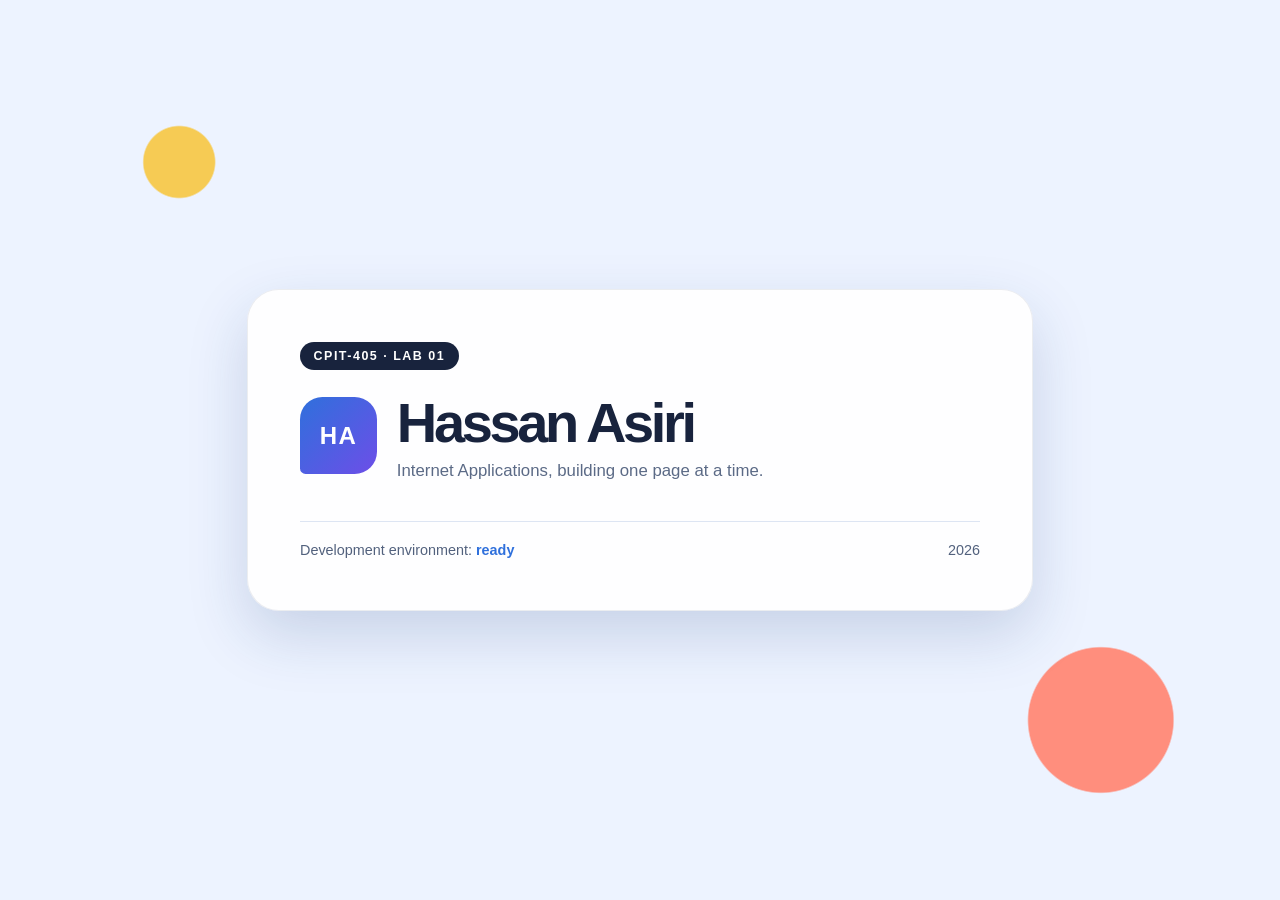
==== Lab1/index.html @ 2c6633c7 "Restructure CPIT-405 repository for all labs" ====
<!doctype html>
<html lang="en">
  <head>
    <meta charset="UTF-8" />
    <meta name="viewport" content="width=device-width, initial-scale=1.0" />
    <title>CPIT-405 Lab 1</title>
    <style>
      :root {
        color-scheme: light;
        font-family: Arial, Helvetica, sans-serif;
      }

      body {
        display: grid;
        min-height: 100vh;
        margin: 0;
        place-items: center;
        overflow: hidden;
        background:
          radial-gradient(circle at 14% 18%, #f6cb54 0 2.2rem, transparent 2.3rem),
          radial-gradient(circle at 86% 80%, #ff8e7d 0 4.5rem, transparent 4.6rem),
          #edf3ff;
        color: #18233d;
      }

      main {
        position: relative;
        width: min(88%, 680px);
        padding: 3.25rem;
        border: 1px solid rgb(24 35 61 / 8%);
        border-radius: 2rem;
        background: rgb(255 255 255 / 92%);
        box-shadow: 0 24px 60px rgb(30 60 120 / 18%);
        text-align: left;
      }

      .label {
        display: inline-block;
        margin: 0 0 1.25rem;
        padding: 0.45rem 0.85rem;
        border-radius: 999px;
        background: #18233d;
        color: #ffffff;
        font-size: 0.78rem;
        font-weight: 700;
        letter-spacing: 0.12em;
        text-transform: uppercase;
      }

      .identity {
        display: flex;
        align-items: center;
        gap: 1.25rem;
      }

      .monogram {
        display: grid;
        width: 4.8rem;
        height: 4.8rem;
        flex: 0 0 auto;
        place-items: center;
        border-radius: 1.4rem 1.4rem 1.4rem 0.35rem;
        background: linear-gradient(135deg, #2f70dc, #6d4ee8);
        color: #ffffff;
        font-size: 1.5rem;
        font-weight: 800;
        letter-spacing: 0.05em;
      }

      h1 {
        margin: 0;
        color: #18233d;
        font-size: clamp(2rem, 7vw, 3.5rem);
        letter-spacing: -0.06em;
      }

      p {
        margin: 0.35rem 0 0;
        color: #5b6a86;
        font-size: 1.05rem;
      }

      .footer {
        display: flex;
        align-items: center;
        justify-content: space-between;
        gap: 1rem;
        margin-top: 2.5rem;
        padding-top: 1.25rem;
        border-top: 1px solid #dde5f3;
        color: #52617d;
        font-size: 0.9rem;
      }

      .footer strong {
        color: #2f70dc;
      }

      @media (max-width: 500px) {
        main {
          padding: 2.25rem;
        }

        .identity {
          align-items: flex-start;
          flex-direction: column;
          gap: 0.85rem;
        }

        .footer {
          align-items: flex-start;
          flex-direction: column;
        }
      }
    </style>
  </head>
  <body>
    <main>
      <p class="label">CPIT-405 · Lab 01</p>
      <section class="identity" aria-label="Student profile">
        <div class="monogram" aria-hidden="true">HA</div>
        <div>
          <h1>Hassan Asiri</h1>
          <p>Internet Applications, building one page at a time.</p>
        </div>
      </section>
      <div class="footer">
        <span>Development environment: <strong>ready</strong></span>
        <span>2026</span>
      </div>
    </main>
  </body>
</html>
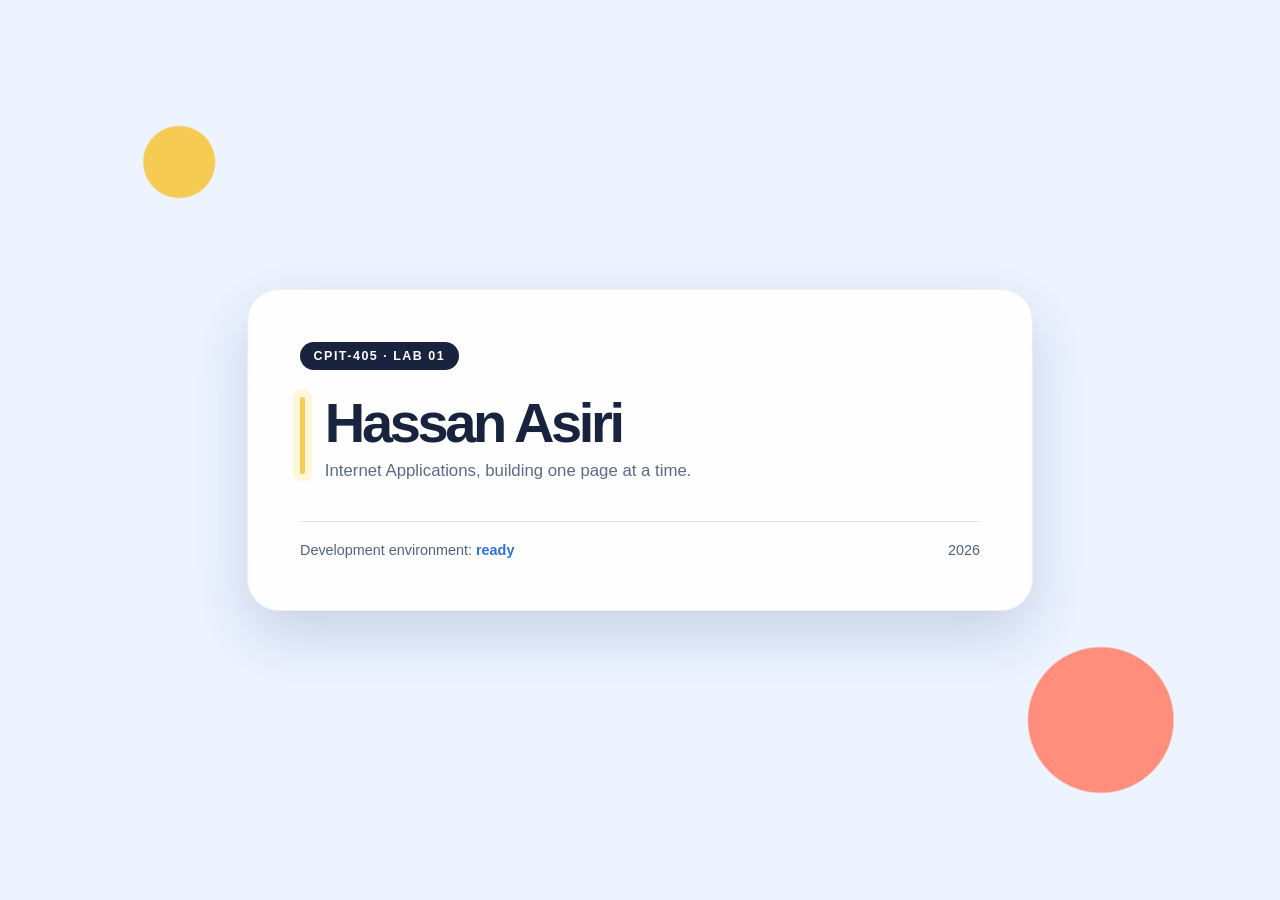
==== commit 9943972d: "Refine Lab 1 identity styling" ====
--- a/Lab1/index.html
+++ b/Lab1/index.html
@@ -53,18 +53,13 @@
         gap: 1.25rem;
       }
 
-      .monogram {
-        display: grid;
-        width: 4.8rem;
+      .lab-mark {
+        width: 0.3rem;
         height: 4.8rem;
         flex: 0 0 auto;
-        place-items: center;
-        border-radius: 1.4rem 1.4rem 1.4rem 0.35rem;
-        background: linear-gradient(135deg, #2f70dc, #6d4ee8);
-        color: #ffffff;
-        font-size: 1.5rem;
-        font-weight: 800;
-        letter-spacing: 0.05em;
+        border-radius: 99px;
+        background: #f6cb54;
+        box-shadow: 0 0 0 0.45rem #fff7d9;
       }
 
       h1 {
@@ -118,7 +113,7 @@
     <main>
       <p class="label">CPIT-405 · Lab 01</p>
       <section class="identity" aria-label="Student profile">
-        <div class="monogram" aria-hidden="true">HA</div>
+        <span class="lab-mark" aria-hidden="true"></span>
         <div>
           <h1>Hassan Asiri</h1>
           <p>Internet Applications, building one page at a time.</p>
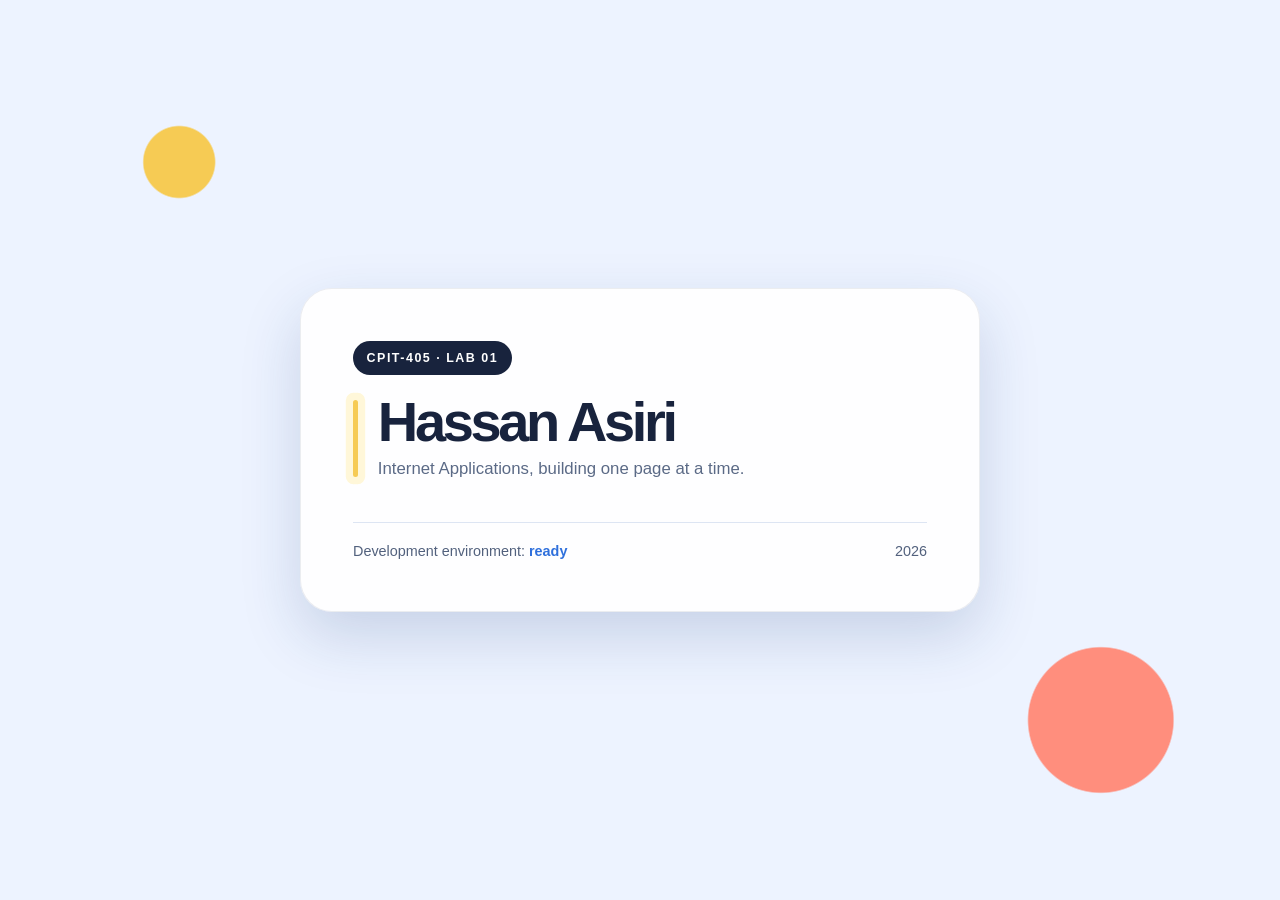
==== commit f4b66d07: "Improve responsive layouts for all screens" ====
--- a/Lab1/index.html
+++ b/Lab1/index.html
@@ -10,12 +10,22 @@
         font-family: Arial, Helvetica, sans-serif;
       }
 
+      * {
+        box-sizing: border-box;
+      }
+
+      html {
+        -webkit-text-size-adjust: 100%;
+      }
+
       body {
         display: grid;
-        min-height: 100vh;
+        min-height: 100dvh;
         margin: 0;
+        padding: clamp(1rem, 4vw, 3rem);
         place-items: center;
-        overflow: hidden;
+        overflow-x: hidden;
+        overflow-y: auto;
         background:
           radial-gradient(circle at 14% 18%, #f6cb54 0 2.2rem, transparent 2.3rem),
           radial-gradient(circle at 86% 80%, #ff8e7d 0 4.5rem, transparent 4.6rem),
@@ -25,10 +35,10 @@
 
       main {
         position: relative;
-        width: min(88%, 680px);
-        padding: 3.25rem;
+        width: min(100%, 680px);
+        padding: clamp(1.5rem, 7vw, 3.25rem);
         border: 1px solid rgb(24 35 61 / 8%);
-        border-radius: 2rem;
+        border-radius: clamp(1.25rem, 5vw, 2rem);
         background: rgb(255 255 255 / 92%);
         box-shadow: 0 24px 60px rgb(30 60 120 / 18%);
         text-align: left;
@@ -65,14 +75,18 @@
       h1 {
         margin: 0;
         color: #18233d;
-        font-size: clamp(2rem, 7vw, 3.5rem);
+        font-size: clamp(2.15rem, 9vw, 3.5rem);
         letter-spacing: -0.06em;
+        line-height: 0.98;
+        overflow-wrap: anywhere;
       }
 
       p {
         margin: 0.35rem 0 0;
         color: #5b6a86;
-        font-size: 1.05rem;
+        font-size: clamp(1rem, 3.8vw, 1.05rem);
+        line-height: 1.55;
+        overflow-wrap: anywhere;
       }
 
       .footer {
@@ -92,10 +106,6 @@
       }
 
       @media (max-width: 500px) {
-        main {
-          padding: 2.25rem;
-        }
-
         .identity {
           align-items: flex-start;
           flex-direction: column;
@@ -105,6 +115,33 @@
         .footer {
           align-items: flex-start;
           flex-direction: column;
+        }
+      }
+
+      @media (max-width: 360px) {
+        body {
+          padding: 0.75rem;
+        }
+
+        .label {
+          font-size: 0.7rem;
+          letter-spacing: 0.08em;
+        }
+
+        .lab-mark {
+          height: 3.75rem;
+        }
+      }
+
+      @media (max-height: 560px) and (min-width: 501px) {
+        body {
+          place-items: start center;
+        }
+      }
+
+      @media (prefers-reduced-motion: reduce) {
+        * {
+          scroll-behavior: auto;
         }
       }
     </style>
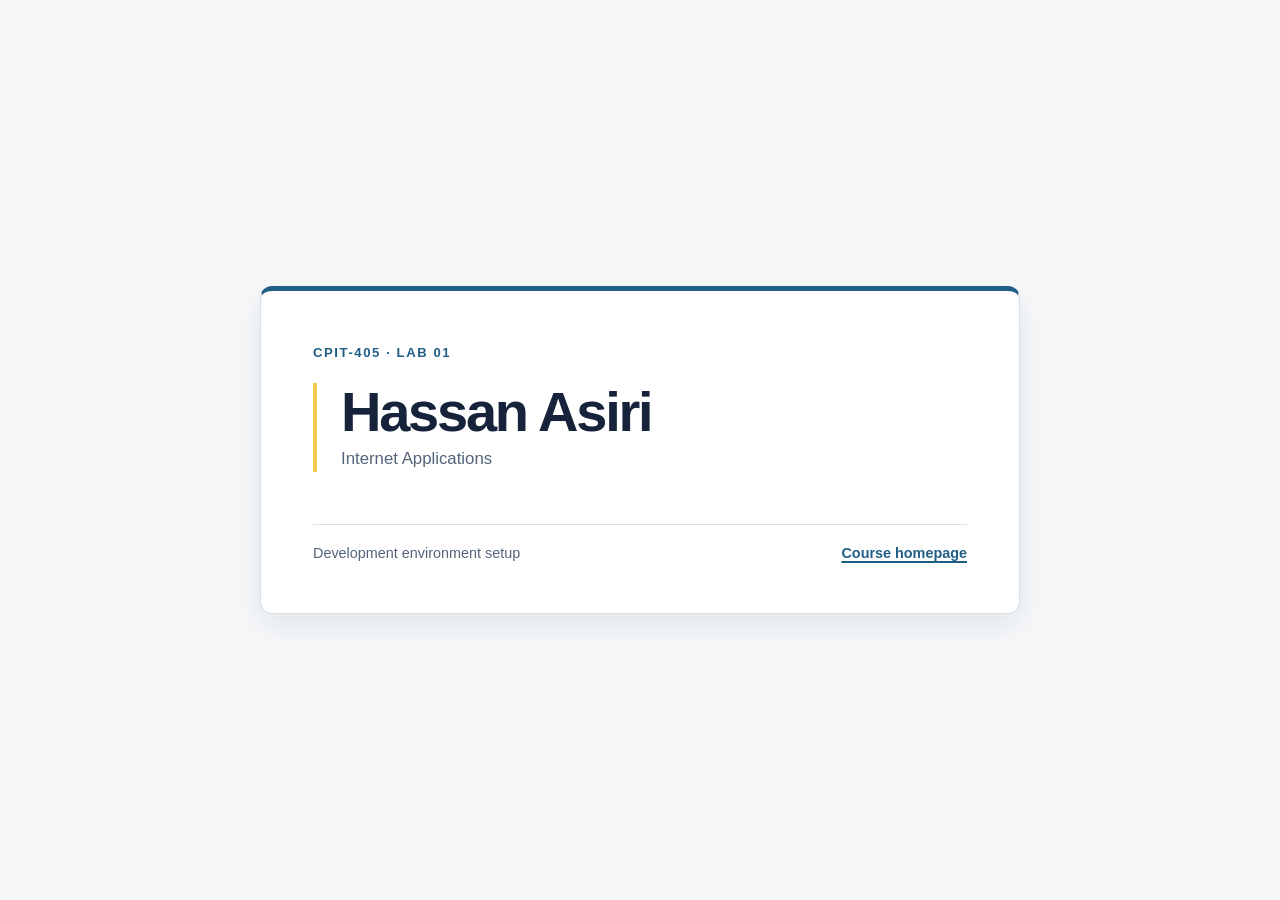
==== commit dd8e351d: "Simplify course pages and task navigation" ====
--- a/Lab1/index.html
+++ b/Lab1/index.html
@@ -7,7 +7,7 @@
     <style>
       :root {
         color-scheme: light;
-        font-family: Arial, Helvetica, sans-serif;
+        font-family: Inter, Arial, Helvetica, sans-serif;
       }
 
       * {
@@ -26,64 +26,49 @@
         place-items: center;
         overflow-x: hidden;
         overflow-y: auto;
-        background:
-          radial-gradient(circle at 14% 18%, #f6cb54 0 2.2rem, transparent 2.3rem),
-          radial-gradient(circle at 86% 80%, #ff8e7d 0 4.5rem, transparent 4.6rem),
-          #edf3ff;
-        color: #18233d;
+        background: #f5f7f9;
+        color: #17233a;
       }
 
       main {
         position: relative;
-        width: min(100%, 680px);
+        width: min(100%, 760px);
         padding: clamp(1.5rem, 7vw, 3.25rem);
-        border: 1px solid rgb(24 35 61 / 8%);
-        border-radius: clamp(1.25rem, 5vw, 2rem);
-        background: rgb(255 255 255 / 92%);
-        box-shadow: 0 24px 60px rgb(30 60 120 / 18%);
+        border: 1px solid #d8e0e8;
+        border-top: 5px solid #1f5f86;
+        border-radius: 0.75rem;
+        background: #ffffff;
+        box-shadow: 0 12px 28px rgb(25 45 70 / 8%);
         text-align: left;
       }
 
       .label {
         display: inline-block;
         margin: 0 0 1.25rem;
-        padding: 0.45rem 0.85rem;
-        border-radius: 999px;
-        background: #18233d;
-        color: #ffffff;
-        font-size: 0.78rem;
+        color: #1f5f86;
+        font-size: 0.82rem;
         font-weight: 700;
         letter-spacing: 0.12em;
         text-transform: uppercase;
       }
 
       .identity {
-        display: flex;
-        align-items: center;
-        gap: 1.25rem;
-      }
-
-      .lab-mark {
-        width: 0.3rem;
-        height: 4.8rem;
-        flex: 0 0 auto;
-        border-radius: 99px;
-        background: #f6cb54;
-        box-shadow: 0 0 0 0.45rem #fff7d9;
+        border-left: 4px solid #f0c94f;
+        padding-left: clamp(1rem, 3vw, 1.5rem);
       }
 
       h1 {
         margin: 0;
-        color: #18233d;
+        color: #17233a;
         font-size: clamp(2.15rem, 9vw, 3.5rem);
-        letter-spacing: -0.06em;
-        line-height: 0.98;
+        letter-spacing: -0.04em;
+        line-height: 1.02;
         overflow-wrap: anywhere;
       }
 
       p {
         margin: 0.35rem 0 0;
-        color: #5b6a86;
+        color: #52637a;
         font-size: clamp(1rem, 3.8vw, 1.05rem);
         line-height: 1.55;
         overflow-wrap: anywhere;
@@ -94,22 +79,23 @@
         align-items: center;
         justify-content: space-between;
         gap: 1rem;
-        margin-top: 2.5rem;
+        margin-top: clamp(2rem, 5vw, 3.25rem);
         padding-top: 1.25rem;
-        border-top: 1px solid #dde5f3;
-        color: #52617d;
+        border-top: 1px solid #d8e0e8;
+        color: #52637a;
         font-size: 0.9rem;
       }
 
-      .footer strong {
-        color: #2f70dc;
+      .footer a {
+        color: #1f5f86;
+        font-weight: 700;
+        text-decoration-thickness: 2px;
+        text-underline-offset: 0.2em;
       }
 
       @media (max-width: 500px) {
         .identity {
-          align-items: flex-start;
-          flex-direction: column;
-          gap: 0.85rem;
+          padding-left: 1rem;
         }
 
         .footer {
@@ -128,9 +114,6 @@
           letter-spacing: 0.08em;
         }
 
-        .lab-mark {
-          height: 3.75rem;
-        }
       }
 
       @media (max-height: 560px) and (min-width: 501px) {
@@ -150,15 +133,14 @@
     <main>
       <p class="label">CPIT-405 · Lab 01</p>
       <section class="identity" aria-label="Student profile">
-        <span class="lab-mark" aria-hidden="true"></span>
         <div>
           <h1>Hassan Asiri</h1>
-          <p>Internet Applications, building one page at a time.</p>
+          <p>Internet Applications</p>
         </div>
       </section>
       <div class="footer">
-        <span>Development environment: <strong>ready</strong></span>
-        <span>2026</span>
+        <span>Development environment setup</span>
+        <a href="../">Course homepage</a>
       </div>
     </main>
   </body>
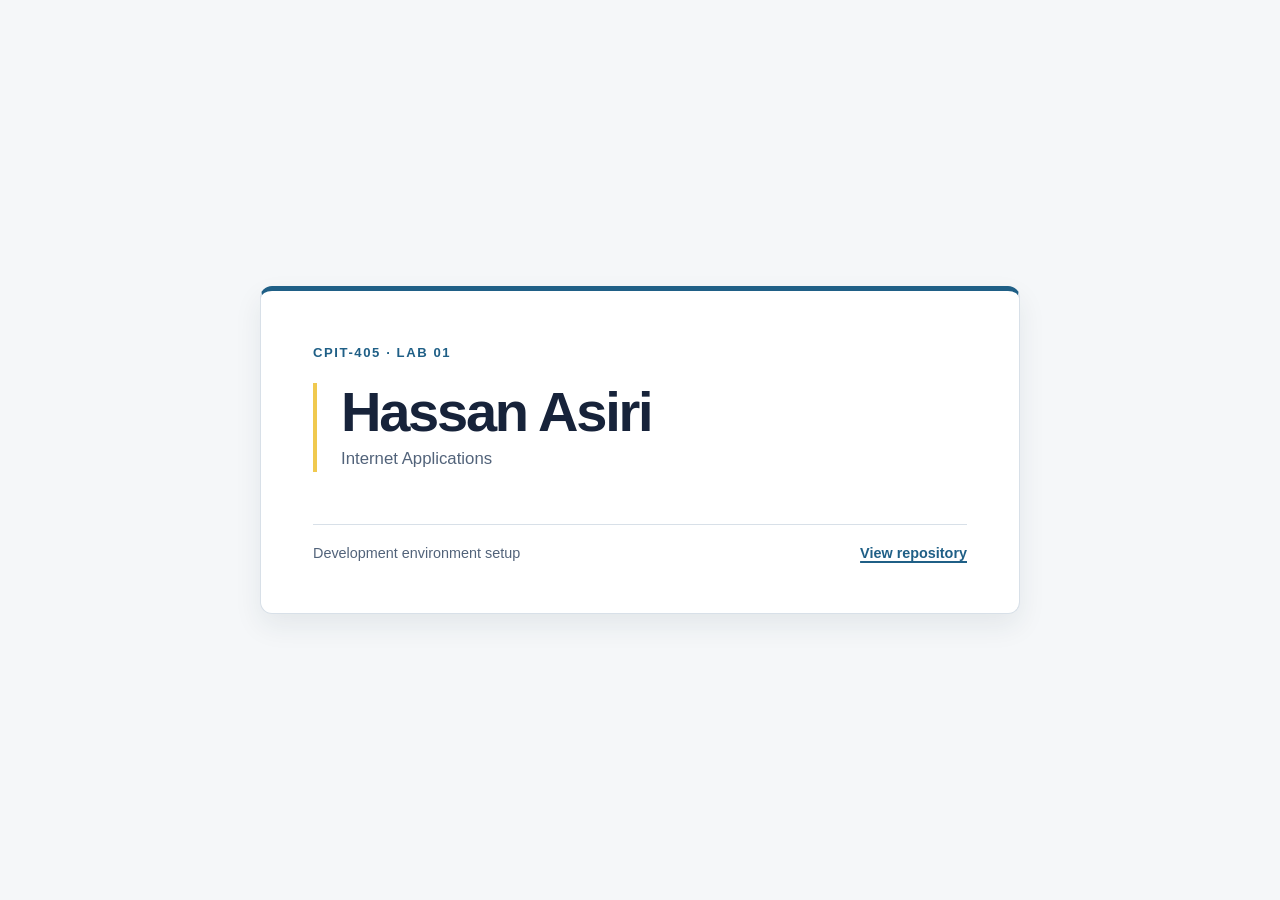
==== commit 5af93a25: "Link Lab 1 back to repository" ====
--- a/Lab1/index.html
+++ b/Lab1/index.html
@@ -140,7 +140,7 @@
       </section>
       <div class="footer">
         <span>Development environment setup</span>
-        <a href="../">Course homepage</a>
+        <a href="https://github.com/HsnAQA/cpit-405-lab-1">View repository</a>
       </div>
     </main>
   </body>
